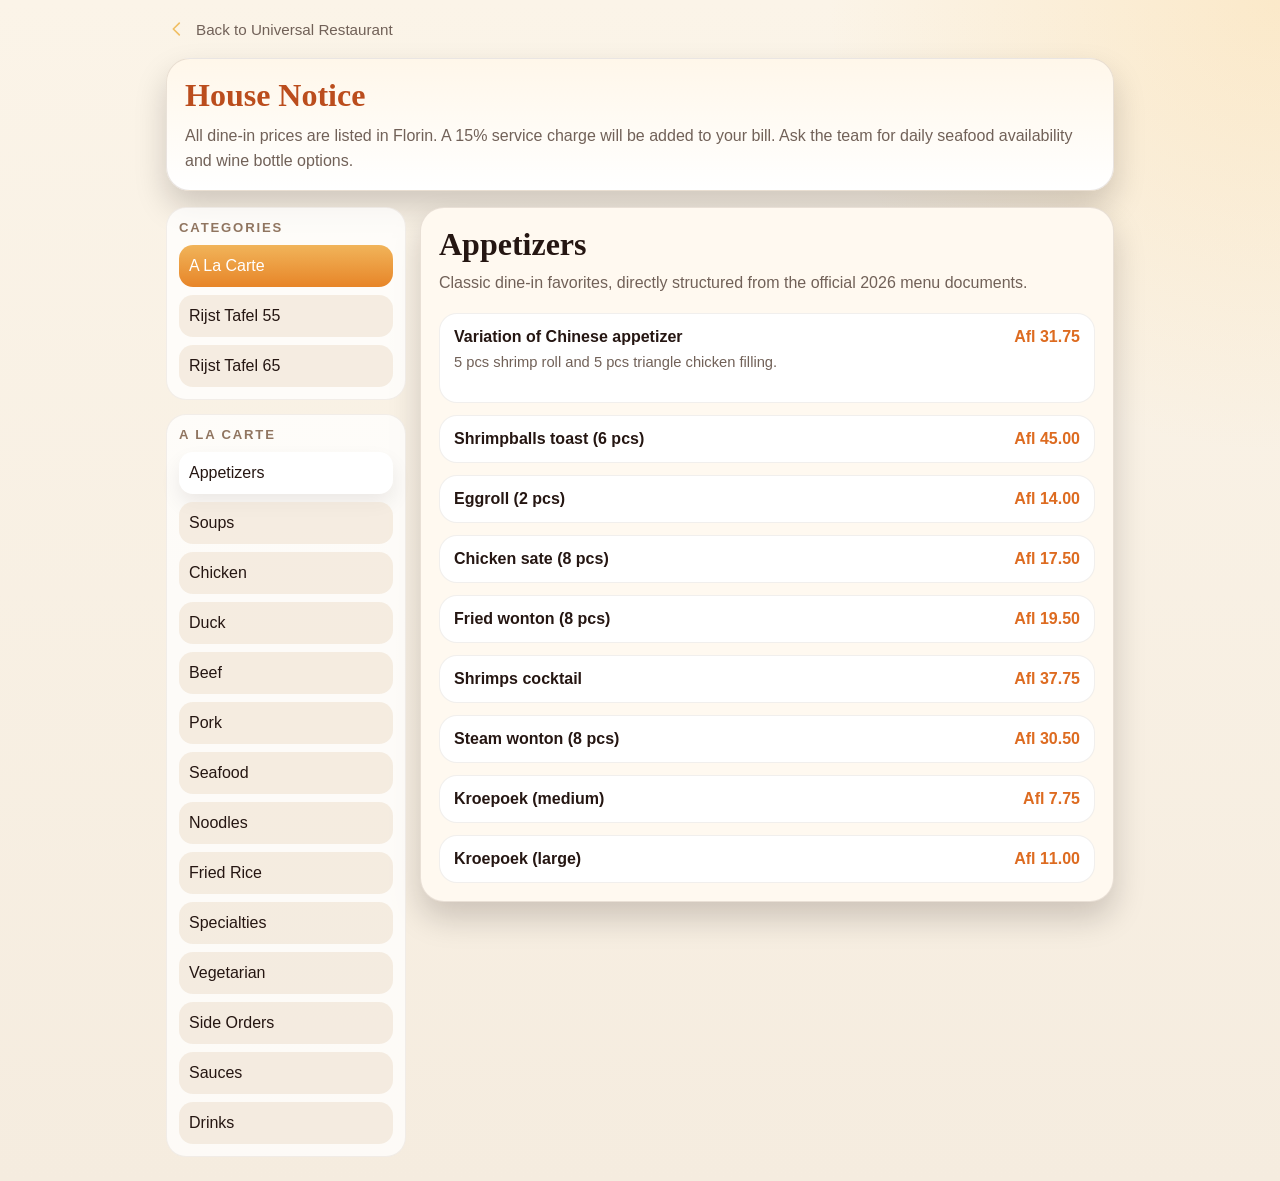
==== dine-in.html @ 2dfd7fac "feat: [init] 测试" ====
<!doctype html>
<html lang="en">
<head>
  <meta charset="utf-8">
  <meta name="viewport" content="width=device-width, initial-scale=1, viewport-fit=cover">
  <meta name="theme-color" content="#f7efe2">
  <title>Universal Restaurant | Dine In</title>
  <link rel="preload" href="./content.json" as="fetch" crossorigin="anonymous">
  <link rel="stylesheet" href="./styles.css">
</head>
<body class="dine-body" data-page="dine-in">
  <main class="page-shell">
    <div class="loading-state" data-loading>
      <p class="status-note" style="color:#716158">Loading dine-in menu...</p>
    </div>

    <div class="error-state" data-error hidden></div>

    <section data-page-root hidden>
      <header class="dine-header">
        <a href="./index.html">
          <span class="jump-icon" data-icon="arrow"></span>
          <span>Back to <span data-dine-brand>Universal Restaurant</span></span>
        </a>
      </header>

      <section class="notice-card">
        <h1 data-notice-title>House Notice</h1>
        <p data-notice-body>All dine-in prices are listed in Florin. A 15% service charge will be added to your bill.</p>
      </section>

      <section class="menu-layout">
        <aside class="menu-sidebar" aria-label="Menu navigation">
          <div class="menu-group">
            <h2>Categories</h2>
            <div class="menu-switcher" data-main-categories></div>
          </div>

          <div class="menu-group" data-subnav-group>
            <h2>A La Carte</h2>
            <div class="section-switcher" data-sub-categories></div>
          </div>
        </aside>

        <div data-menu-content></div>
      </section>
    </section>
  </main>

  <script src="./site.js"></script>
</body>
</html>
---- styles.css ----
:root {
  --home-bg: #140705;
  --home-panel: rgba(83, 19, 14, 0.94);
  --home-panel-strong: rgba(55, 10, 8, 0.98);
  --home-accent: #f0bf64;
  --home-accent-soft: #ffe5b2;
  --home-line: rgba(247, 205, 116, 0.28);
  --home-text: #fff5e3;
  --home-muted: rgba(255, 245, 227, 0.72);
  --dine-bg: #f7efe2;
  --dine-panel: #fff9f0;
  --dine-panel-strong: #fff;
  --dine-accent: #f09a2e;
  --dine-accent-strong: #dd6b20;
  --dine-text: #251612;
  --dine-muted: #716158;
  --dine-line: rgba(76, 40, 24, 0.12);
  --shadow-lg: 0 24px 54px rgba(17, 8, 7, 0.28);
  --shadow-md: 0 16px 32px rgba(17, 8, 7, 0.18);
  --radius-xl: 28px;
  --radius-lg: 20px;
  --radius-md: 16px;
  --radius-sm: 12px;
  --font-display: "Iowan Old Style", "Palatino Linotype", "Book Antiqua", Georgia, serif;
  --font-body: "Avenir Next", "Segoe UI", sans-serif;
}

* {
  box-sizing: border-box;
}

html,
body {
  margin: 0;
  min-height: 100%;
}

body {
  font-family: var(--font-body);
  color: var(--home-text);
}

img {
  display: block;
  max-width: 100%;
}

a {
  color: inherit;
}

button {
  font: inherit;
}

[hidden] {
  display: none !important;
}

.page-shell {
  min-height: 100svh;
  width: min(100%, 440px);
  margin: 0 auto;
  padding: calc(18px + env(safe-area-inset-top)) 16px calc(24px + env(safe-area-inset-bottom));
}

.sr-only {
  position: absolute;
  width: 1px;
  height: 1px;
  padding: 0;
  margin: -1px;
  overflow: hidden;
  clip: rect(0, 0, 0, 0);
  white-space: nowrap;
  border: 0;
}

.status-note {
  margin: 0;
  font-size: 0.92rem;
  color: var(--home-muted);
}

.is-disabled {
  pointer-events: none;
  opacity: 0.48;
}

.home-body {
  background:
    radial-gradient(circle at top, rgba(227, 96, 41, 0.28), transparent 24%),
    radial-gradient(circle at 20% 22%, rgba(239, 202, 104, 0.1), transparent 16%),
    linear-gradient(180deg, #1a0807 0%, #0f0403 38%, #180807 100%);
}

.home-body::before {
  content: "";
  position: fixed;
  inset: 0;
  background:
    radial-gradient(circle at 12% 16%, rgba(255, 215, 130, 0.12) 0 2px, transparent 2px),
    radial-gradient(circle at 82% 18%, rgba(255, 157, 74, 0.16) 0 3px, transparent 3px),
    radial-gradient(circle at 22% 78%, rgba(170, 32, 16, 0.18) 0 4px, transparent 4px);
  pointer-events: none;
}

.brand-card,
.contact-grid,
.action-grid,
.jump-grid,
.social-grid {
  position: relative;
  z-index: 1;
}

.brand-card {
  padding: 26px 22px 20px;
  border-radius: var(--radius-xl);
  background:
    linear-gradient(180deg, rgba(113, 24, 18, 0.96), rgba(54, 10, 7, 0.98)),
    var(--home-panel);
  border: 1px solid var(--home-line);
  box-shadow: var(--shadow-lg);
  overflow: hidden;
}

.brand-card::before {
  content: "";
  position: absolute;
  inset: 12px;
  border: 1px solid rgba(255, 226, 167, 0.18);
  border-radius: 22px;
  pointer-events: none;
}

.brand-head {
  display: flex;
  align-items: center;
  gap: 16px;
}

.brand-logo {
  width: 86px;
  height: 86px;
  border-radius: 26px;
  object-fit: cover;
  border: 1px solid rgba(255, 214, 134, 0.2);
  background: rgba(255, 255, 255, 0.05);
  flex: 0 0 auto;
}

.brand-copy h1,
.brand-copy p {
  margin: 0;
}

.brand-copy h1 {
  font-family: var(--font-display);
  font-size: clamp(2.2rem, 10vw, 3.5rem);
  line-height: 0.9;
  letter-spacing: 0.03em;
  color: var(--home-accent-soft);
}

.brand-copy p {
  margin-top: 10px;
  color: var(--home-muted);
  line-height: 1.5;
}

.hero-panel {
  margin-top: 20px;
  border-radius: 24px;
  overflow: hidden;
  background: rgba(255, 255, 255, 0.06);
  border: 1px solid rgba(255, 207, 117, 0.18);
}

.hero-panel img {
  width: 100%;
  aspect-ratio: 1.16;
  object-fit: cover;
}

.hero-caption {
  padding: 14px 16px 16px;
}

.hero-caption strong {
  display: block;
  font-size: 1.06rem;
  color: var(--home-accent-soft);
}

.hero-caption span {
  display: block;
  margin-top: 6px;
  color: var(--home-muted);
  line-height: 1.5;
}

.contact-grid {
  margin-top: 16px;
  display: grid;
  grid-template-columns: repeat(3, minmax(0, 1fr));
  gap: 10px;
}

.contact-card {
  min-height: 120px;
  padding: 16px 12px;
  border-radius: var(--radius-lg);
  background: rgba(255, 255, 255, 0.05);
  border: 1px solid var(--home-line);
  text-decoration: none;
  box-shadow: var(--shadow-md);
}

.contact-icon,
.jump-icon,
.social-icon {
  width: 22px;
  height: 22px;
  color: var(--home-accent);
}

.contact-card h2,
.contact-card p {
  margin: 0;
}

.contact-card h2 {
  margin-top: 14px;
  font-size: 0.95rem;
  letter-spacing: 0.04em;
  color: var(--home-accent-soft);
  text-transform: uppercase;
}

.contact-card p {
  margin-top: 8px;
  font-size: 0.92rem;
  line-height: 1.45;
  color: var(--home-muted);
  white-space: pre-line;
}

.action-grid {
  margin-top: 18px;
  display: grid;
  grid-template-columns: repeat(2, minmax(0, 1fr));
  gap: 14px;
}

.action-card {
  min-height: 190px;
  padding: 18px 16px;
  border-radius: 24px;
  background: linear-gradient(180deg, rgba(99, 24, 15, 0.98), rgba(49, 10, 8, 0.98));
  border: 1px solid var(--home-line);
  box-shadow: var(--shadow-lg);
  text-decoration: none;
  display: flex;
  flex-direction: column;
  justify-content: space-between;
  transition: transform 180ms ease, border-color 180ms ease;
}

.action-card:hover,
.action-card:focus-visible {
  transform: translateY(-3px);
  border-color: rgba(255, 219, 145, 0.45);
}

.action-card__eyebrow {
  font-size: 0.8rem;
  letter-spacing: 0.14em;
  text-transform: uppercase;
  color: rgba(255, 245, 227, 0.54);
}

.action-card h3,
.action-card p {
  margin: 0;
}

.action-card h3 {
  font-family: var(--font-display);
  font-size: clamp(2rem, 7vw, 2.6rem);
  line-height: 0.94;
  color: var(--home-accent-soft);
}

.action-card p {
  max-width: 14ch;
  color: var(--home-muted);
  line-height: 1.45;
}

.jump-grid {
  margin-top: 18px;
  display: grid;
  gap: 12px;
}

.jump-card {
  min-height: 82px;
  padding: 14px 16px;
  border-radius: var(--radius-lg);
  background: rgba(255, 255, 255, 0.05);
  border: 1px solid var(--home-line);
  display: flex;
  align-items: center;
  gap: 14px;
  text-decoration: none;
  box-shadow: var(--shadow-md);
}

.jump-card strong,
.jump-card span {
  display: block;
}

.jump-card strong {
  color: var(--home-accent-soft);
}

.jump-card span {
  margin-top: 5px;
  color: var(--home-muted);
  font-size: 0.92rem;
}

.social-grid {
  margin-top: 18px;
  display: grid;
  grid-template-columns: repeat(3, minmax(0, 1fr));
  gap: 10px;
}

.social-card {
  min-height: 118px;
  padding: 14px 12px;
  border-radius: var(--radius-lg);
  background: rgba(255, 255, 255, 0.05);
  border: 1px solid var(--home-line);
  text-decoration: none;
  box-shadow: var(--shadow-md);
}

.social-card h3,
.social-card p {
  margin: 0;
}

.social-card h3 {
  margin-top: 14px;
  font-size: 0.94rem;
  color: var(--home-accent-soft);
}

.social-card p {
  margin-top: 6px;
  color: var(--home-muted);
  font-size: 0.85rem;
  line-height: 1.35;
}

.home-footer {
  margin-top: 18px;
  text-align: center;
  color: rgba(255, 245, 227, 0.58);
  font-size: 0.82rem;
}

.home-body {
  background:
    radial-gradient(circle at 50% 20%, rgba(137, 17, 11, 0.28), transparent 24%),
    radial-gradient(circle at 18% 14%, rgba(194, 44, 25, 0.18), transparent 18%),
    radial-gradient(circle at 84% 18%, rgba(224, 175, 72, 0.08), transparent 14%),
    linear-gradient(180deg, #120403 0%, #0a0202 52%, #130404 100%);
}

.home-body::before {
  content: "";
  position: fixed;
  inset: 0;
  background:
    radial-gradient(circle at 8% 20%, rgba(157, 30, 18, 0.18) 0 1px, transparent 2px),
    radial-gradient(circle at 82% 14%, rgba(248, 199, 102, 0.1) 0 2px, transparent 3px),
    radial-gradient(circle at 72% 60%, rgba(197, 37, 20, 0.12) 0 2px, transparent 3px);
  pointer-events: none;
}

.home-body::after {
  content: "";
  position: fixed;
  inset: 0;
  background:
    linear-gradient(90deg, rgba(0, 0, 0, 0.42) 0%, transparent 16%, transparent 84%, rgba(0, 0, 0, 0.42) 100%),
    linear-gradient(180deg, rgba(0, 0, 0, 0.22), transparent 14%, transparent 86%, rgba(0, 0, 0, 0.26));
  pointer-events: none;
}

.poster-page {
  width: min(100%, 500px);
  padding-inline: 14px;
}

.poster-layout {
  position: relative;
  z-index: 1;
}

.poster-frame {
  position: relative;
  isolation: isolate;
}

.poster-frame::before {
  content: "";
  position: absolute;
  inset: 0;
  z-index: 0;
  pointer-events: none;
  background: linear-gradient(135deg, #f7df9b 0%, #a95e1d 34%, #f3c666 68%, #6d2a13 100%);
}

.poster-frame > * {
  position: relative;
  z-index: 1;
}

.poster-hero {
  position: relative;
  overflow: hidden;
  padding: 26px 20px 26px;
  border-radius: 34px;
  background:
    radial-gradient(circle at 50% 30%, rgba(130, 16, 12, 0.28), transparent 28%),
    linear-gradient(180deg, rgba(50, 9, 8, 0.98) 0%, rgba(23, 4, 4, 0.98) 100%);
  border: 1px solid rgba(210, 162, 71, 0.3);
  box-shadow: 0 24px 54px rgba(0, 0, 0, 0.34);
}

.poster-hero::before,
.poster-hero::after {
  content: "";
  position: absolute;
  width: 152px;
  height: 152px;
  border: 2px solid rgba(193, 137, 43, 0.35);
  border-radius: 50%;
  top: 180px;
  background:
    repeating-linear-gradient(90deg, transparent 0 18px, rgba(193, 137, 43, 0.18) 18px 20px),
    repeating-linear-gradient(0deg, transparent 0 18px, rgba(193, 137, 43, 0.18) 18px 20px);
}

.poster-hero::before {
  left: -92px;
}

.poster-hero::after {
  right: -92px;
}

.poster-menu-mark {
  position: absolute;
  top: 18px;
  left: 18px;
  display: grid;
  gap: 5px;
}

.poster-menu-mark span {
  width: 28px;
  height: 4px;
  border-radius: 999px;
  background: linear-gradient(90deg, #f6d58b, #b17123);
}

.poster-blossom,
.poster-lantern {
  position: absolute;
  pointer-events: none;
  user-select: none;
}

.poster-blossom--left {
  top: 18px;
  left: -18px;
  width: 210px;
  opacity: 0.94;
}

.poster-blossom--right {
  top: 22px;
  right: -24px;
  width: 175px;
  transform: scaleX(-1) rotate(10deg);
  opacity: 0.82;
}

.poster-lantern {
  top: 18px;
  right: -18px;
  width: 100px;
  opacity: 0.96;
}

.poster-crest {
  position: relative;
  width: 174px;
  margin: 28px auto 14px;
  padding: 8px;
  border-radius: 999px;
  background:
    linear-gradient(180deg, rgba(255, 255, 255, 0.96), rgba(255, 246, 231, 0.96));
  border: 4px solid #d61e14;
  box-shadow: 0 10px 24px rgba(0, 0, 0, 0.3);
}

.poster-logo {
  width: 100%;
  height: auto;
  border-radius: 999px;
  background: white;
}

.poster-title,
.poster-subtitle {
  position: relative;
  text-align: center;
}

.poster-title span,
.poster-subtitle span {
  display: block;
}

.poster-title {
  font-family: var(--font-display);
  text-transform: uppercase;
  letter-spacing: 0.05em;
  color: transparent;
  background: linear-gradient(180deg, #f8e3af 0%, #ddb66c 42%, #b17522 80%, #f8e3af 100%);
  -webkit-background-clip: text;
  background-clip: text;
  text-shadow: 0 1px 0 rgba(0, 0, 0, 0.65);
}

.poster-title span:first-child {
  font-size: clamp(3.7rem, 17vw, 5.6rem);
  line-height: 0.9;
}

.poster-title span:last-child {
  font-size: clamp(3.2rem, 15vw, 5rem);
  line-height: 0.92;
}

.poster-divider {
  margin: 14px auto 12px;
  width: min(100%, 320px);
  display: flex;
  align-items: center;
  gap: 10px;
}

.poster-divider span {
  flex: 1;
  height: 1px;
  background: linear-gradient(90deg, transparent, rgba(226, 184, 98, 0.9), transparent);
}

.poster-divider i {
  width: 34px;
  height: 12px;
  position: relative;
}

.poster-divider i::before,
.poster-divider i::after {
  content: "";
  position: absolute;
  top: 50%;
  width: 14px;
  height: 1.6px;
  background: rgba(226, 184, 98, 0.92);
}

.poster-divider i::before {
  left: 0;
  transform: translateY(-50%) rotate(20deg);
}

.poster-divider i::after {
  right: 0;
  transform: translateY(-50%) rotate(-20deg);
}

.poster-subtitle {
  text-transform: uppercase;
  font-family: var(--font-display);
  letter-spacing: 0.09em;
  color: #f6e3b4;
}

.poster-subtitle span {
  font-size: clamp(1.35rem, 5vw, 1.8rem);
  line-height: 1.28;
}

.poster-contact-bar {
  margin-top: 16px;
  display: grid;
  grid-template-columns: repeat(3, minmax(0, 1fr));
  gap: 0;
  border-radius: 26px;
  overflow: hidden;
  background:
    linear-gradient(180deg, rgba(104, 18, 13, 0.97), rgba(67, 10, 8, 0.98));
  box-shadow: var(--shadow-lg);
}

.poster-frame--contact {
  padding: 1.5px;
}

.poster-frame--contact::before {
  border-radius: 26px;
}

.poster-contact-card {
  min-height: 146px;
  padding: 18px 10px 16px;
  text-align: center;
  text-decoration: none;
  position: relative;
}

.poster-contact-card + .poster-contact-card::before {
  content: "";
  position: absolute;
  left: 0;
  top: 18px;
  bottom: 18px;
  width: 1px;
  background: linear-gradient(180deg, transparent, rgba(234, 189, 99, 0.74), transparent);
}

.poster-contact-icon,
.poster-banner-icon,
.poster-social-icon {
  width: 34px;
  height: 34px;
  color: #efc56d;
}

.poster-contact-icon {
  margin: 0 auto;
}

.poster-contact-card h2,
.poster-contact-card p {
  margin: 0;
}

.poster-contact-card h2 {
  margin-top: 12px;
  font-family: var(--font-display);
  font-size: 0.98rem;
  letter-spacing: 0.06em;
  text-transform: uppercase;
  color: #f6dfaa;
}

.poster-contact-card p {
  margin-top: 8px;
  font-family: var(--font-display);
  font-size: 1rem;
  line-height: 1.35;
  color: #faedd0;
  white-space: pre-line;
}

.poster-card-grid {
  margin-top: 16px;
  display: grid;
  grid-template-columns: repeat(2, minmax(0, 1fr));
  gap: 16px;
}

.poster-action-card {
  position: relative;
  min-height: 350px;
  padding: 21px 17px 19px;
  text-decoration: none;
  text-align: center;
  color: #f7ebcb;
  background: transparent;
  box-shadow: var(--shadow-lg);
  overflow: hidden;
  clip-path: polygon(0 20px, 20px 0, calc(100% - 20px) 0, 100% 20px, 100% calc(100% - 20px), calc(100% - 20px) 100%, 20px 100%, 0 calc(100% - 20px));
}

.poster-frame--action::before {
  clip-path: polygon(0 20px, 20px 0, calc(100% - 20px) 0, 100% 20px, 100% calc(100% - 20px), calc(100% - 20px) 100%, 20px 100%, 0 calc(100% - 20px));
}

.poster-action-card > * {
  position: relative;
  z-index: 1;
}

.poster-action-card::after {
  content: "";
  position: absolute;
  inset: 2px;
  background:
    linear-gradient(180deg, rgba(111, 17, 11, 0.98), rgba(71, 10, 8, 0.98)),
    linear-gradient(180deg, rgba(255, 255, 255, 0.04), transparent 32%),
    radial-gradient(circle at top, rgba(217, 92, 51, 0.15), transparent 44%);
  pointer-events: none;
  clip-path: polygon(0 20px, 20px 0, calc(100% - 20px) 0, 100% 20px, 100% calc(100% - 20px), calc(100% - 20px) 100%, 20px 100%, 0 calc(100% - 20px));
}

.poster-action-icon {
  width: 88px;
  margin: 0 auto 18px;
}

.poster-action-card h3,
.poster-action-card p {
  margin: 0;
  position: relative;
  z-index: 1;
}

.poster-action-card h3 {
  font-family: var(--font-display);
  font-size: clamp(2.15rem, 8vw, 3rem);
  color: #f1ca76;
  line-height: 0.94;
}

.poster-action-card p {
  margin: 14px auto 0;
  max-width: 11ch;
  font-family: var(--font-display);
  font-size: 1.05rem;
  line-height: 1.45;
  color: #f8ebcf;
}

.poster-arrow {
  position: absolute;
  left: 50%;
  bottom: 18px;
  transform: translateX(-50%);
  width: 38px;
  height: 38px;
  border-radius: 999px;
  border: 1px solid rgba(241, 202, 118, 0.88);
  display: grid;
  place-items: center;
  font-size: 1.3rem;
  color: #f1ca76;
}

.poster-social-section {
  margin-top: 18px;
}

.poster-section-heading {
  display: flex;
  align-items: center;
  gap: 10px;
  justify-content: center;
  text-align: center;
  font-family: var(--font-display);
  font-size: clamp(2rem, 8vw, 2.8rem);
  line-height: 1;
  color: #efc56d;
}

.poster-section-heading::before,
.poster-section-heading::after {
  content: "";
  flex: 1;
  max-width: 110px;
  height: 1px;
  background: linear-gradient(90deg, transparent, rgba(223, 168, 74, 0.92), transparent);
}

.poster-social-grid {
  margin-top: 16px;
  display: grid;
  grid-template-columns: repeat(3, minmax(0, 1fr));
  gap: 12px;
}

.poster-social-card {
  text-align: center;
  text-decoration: none;
}

.poster-social-circle {
  width: 92px;
  height: 92px;
  margin: 0 auto;
  border-radius: 999px;
  display: grid;
  place-items: center;
  background: #050505;
  border: 3px solid rgba(237, 190, 100, 0.92);
  box-shadow: 0 12px 24px rgba(0, 0, 0, 0.24);
}

.poster-social-circle--instagram {
  background: radial-gradient(circle at 30% 100%, #feda75 0%, #fa7e1e 30%, #d62976 64%, #962fbf 82%, #4f5bd5 100%);
}

.poster-social-circle--facebook {
  background: #2d64d3;
}

.poster-social-icon {
  width: 44px;
  height: 44px;
  color: white;
}

.poster-social-card h3,
.poster-social-card p {
  margin: 0;
}

.poster-social-card h3 {
  margin-top: 12px;
  font-family: var(--font-display);
  font-size: 1.1rem;
  color: #f4dfad;
}

.poster-social-card p {
  margin-top: 6px;
  font-size: 0.86rem;
  color: rgba(255, 245, 227, 0.7);
}

.poster-banner {
  margin-top: 18px;
  min-height: 94px;
  padding: 20px 20px;
  display: flex;
  align-items: center;
  gap: 16px;
  text-decoration: none;
  box-shadow: var(--shadow-lg);
  clip-path: polygon(0 16px, 16px 0, calc(100% - 16px) 0, 100% 16px, 100% calc(100% - 16px), calc(100% - 16px) 100%, 16px 100%, 0 calc(100% - 16px));
}

.poster-frame--banner::before {
  clip-path: polygon(0 16px, 16px 0, calc(100% - 16px) 0, 100% 16px, 100% calc(100% - 16px), calc(100% - 16px) 100%, 16px 100%, 0 calc(100% - 16px));
}

.poster-banner--whatsapp {
  background: none;
}

.poster-banner--navigate {
  background: none;
}

.poster-banner::after {
  content: "";
  position: absolute;
  inset: 2px;
  pointer-events: none;
  clip-path: polygon(0 16px, 16px 0, calc(100% - 16px) 0, 100% 16px, 100% calc(100% - 16px), calc(100% - 16px) 100%, 16px 100%, 0 calc(100% - 16px));
}

.poster-banner--whatsapp::after {
  background: linear-gradient(180deg, rgba(6, 65, 36, 0.98), rgba(3, 44, 26, 0.98));
}

.poster-banner--navigate::after {
  background: linear-gradient(180deg, rgba(104, 18, 13, 0.97), rgba(67, 10, 8, 0.98));
}

.poster-banner-icon {
  flex: 0 0 auto;
  width: 42px;
  height: 42px;
}

.poster-banner--whatsapp .poster-banner-icon,
.poster-banner--whatsapp span {
  color: #f3dfae;
}

.poster-banner--navigate .poster-banner-icon,
.poster-banner--navigate strong,
.poster-banner--navigate span {
  color: #f4dfad;
}

.poster-banner > span,
.poster-banner-copy strong,
.poster-banner-copy span {
  display: block;
}

.poster-banner > *,
.poster-banner-copy > * {
  position: relative;
  z-index: 1;
}

.poster-banner > span {
  font-family: var(--font-display);
  font-size: clamp(1.55rem, 6vw, 2.4rem);
  line-height: 1.1;
}

.poster-banner-copy strong {
  font-family: var(--font-display);
  font-size: clamp(2rem, 8vw, 2.9rem);
  line-height: 0.98;
}

.poster-banner-copy span {
  margin-top: 6px;
  font-family: var(--font-display);
  font-size: clamp(1rem, 4.4vw, 1.45rem);
  line-height: 1.3;
}

.home-footer {
  margin-top: 14px;
  text-align: center;
  color: rgba(255, 245, 227, 0.5);
}

.dine-body {
  background:
    radial-gradient(circle at top right, rgba(251, 198, 104, 0.24), transparent 26%),
    linear-gradient(180deg, #fbf4e8 0%, #f5ecdf 100%);
  color: var(--dine-text);
}

.dine-header {
  margin-bottom: 14px;
}

.dine-header a {
  display: inline-flex;
  align-items: center;
  gap: 8px;
  text-decoration: none;
  color: var(--dine-muted);
  font-size: 0.95rem;
}

.notice-card {
  padding: 18px 18px 16px;
  background: linear-gradient(180deg, #fff7ea 0%, #fff 100%);
  border-radius: 24px;
  border: 1px solid var(--dine-line);
  box-shadow: var(--shadow-md);
}

.notice-card h1,
.notice-card p {
  margin: 0;
}

.notice-card h1 {
  font-family: var(--font-display);
  font-size: 2rem;
  color: #bb4d1d;
}

.notice-card p {
  margin-top: 10px;
  color: var(--dine-muted);
  line-height: 1.55;
}

.menu-layout {
  margin-top: 16px;
  display: grid;
  grid-template-columns: 114px minmax(0, 1fr);
  gap: 14px;
  align-items: start;
}

.menu-sidebar {
  position: sticky;
  top: calc(12px + env(safe-area-inset-top));
  display: grid;
  gap: 10px;
}

.menu-pane,
.package-card {
  background: var(--dine-panel);
  border-radius: 24px;
  border: 1px solid var(--dine-line);
  box-shadow: var(--shadow-md);
}

.menu-group {
  padding: 12px;
  background: rgba(255, 255, 255, 0.75);
  border-radius: 20px;
  border: 1px solid rgba(99, 67, 44, 0.08);
}

.menu-group h2 {
  margin: 0 0 10px;
  font-size: 0.82rem;
  letter-spacing: 0.14em;
  text-transform: uppercase;
  color: #907560;
}

.menu-switcher,
.section-switcher {
  display: grid;
  gap: 8px;
}

.menu-button,
.section-button {
  width: 100%;
  padding: 12px 10px;
  border: 0;
  border-radius: 14px;
  text-align: left;
  background: rgba(239, 226, 208, 0.6);
  color: var(--dine-text);
  cursor: pointer;
  transition: background 180ms ease, color 180ms ease, transform 180ms ease;
}

.menu-button:hover,
.section-button:hover,
.menu-button:focus-visible,
.section-button:focus-visible {
  transform: translateY(-1px);
}

.menu-button.is-active {
  background: linear-gradient(180deg, #f1b45a, #e78528);
  color: white;
}

.section-button.is-active {
  background: #fff;
  box-shadow: 0 10px 20px rgba(24, 12, 9, 0.08);
}

.menu-pane {
  padding: 18px;
}

.menu-pane__header h2,
.menu-pane__header p {
  margin: 0;
}

.menu-pane__header h2 {
  font-family: var(--font-display);
  font-size: 2rem;
}

.menu-pane__header p {
  margin-top: 8px;
  color: var(--dine-muted);
  line-height: 1.5;
}

.item-list {
  margin-top: 18px;
  display: grid;
  gap: 12px;
}

.item-card {
  padding: 14px;
  border-radius: 18px;
  background: var(--dine-panel-strong);
  border: 1px solid rgba(83, 53, 36, 0.08);
}

.item-row {
  display: flex;
  gap: 10px;
  align-items: start;
  justify-content: space-between;
}

.item-row h3,
.item-row p,
.item-card small {
  margin: 0;
}

.item-row h3 {
  font-size: 1rem;
}

.item-price {
  flex: 0 0 auto;
  font-weight: 700;
  color: var(--dine-accent-strong);
}

.item-card p {
  margin-top: 6px;
  color: var(--dine-muted);
  line-height: 1.45;
  font-size: 0.92rem;
}

.tag-list {
  display: flex;
  flex-wrap: wrap;
  gap: 6px;
  margin-top: 10px;
}

.tag {
  padding: 6px 9px;
  border-radius: 999px;
  background: rgba(240, 154, 46, 0.14);
  color: #b45a13;
  font-size: 0.78rem;
  font-weight: 600;
}

.package-card {
  overflow: hidden;
}

.package-card img {
  width: 100%;
  aspect-ratio: 1.5;
  object-fit: cover;
}

.package-card__body {
  padding: 18px;
}

.package-card__eyebrow,
.package-card h2,
.package-card p {
  margin: 0;
}

.package-card__eyebrow {
  font-size: 0.82rem;
  letter-spacing: 0.14em;
  text-transform: uppercase;
  color: #907560;
}

.package-card h2 {
  margin-top: 10px;
  font-family: var(--font-display);
  font-size: 2rem;
}

.package-card p {
  margin-top: 10px;
  color: var(--dine-muted);
  line-height: 1.55;
}

.highlight-list {
  display: grid;
  gap: 8px;
  margin-top: 16px;
}

.highlight-list li {
  list-style: none;
  padding-left: 18px;
  position: relative;
  color: var(--dine-text);
  font-size: 0.94rem;
}

.highlight-list li::before {
  content: "";
  position: absolute;
  left: 0;
  top: 8px;
  width: 8px;
  height: 8px;
  border-radius: 50%;
  background: var(--dine-accent);
}

.package-actions {
  display: grid;
  grid-template-columns: repeat(2, minmax(0, 1fr));
  gap: 10px;
  margin-top: 18px;
}

.package-action {
  padding: 12px 14px;
  border-radius: 14px;
  text-align: center;
  text-decoration: none;
  font-weight: 600;
}

.package-action--primary {
  background: linear-gradient(180deg, #f1b45a, #e78528);
  color: white;
}

.package-action--secondary {
  background: rgba(240, 154, 46, 0.12);
  color: #b45a13;
}

.loading-state,
.error-state {
  min-height: 40svh;
  display: grid;
  place-items: center;
  text-align: center;
  padding: 24px;
}

.error-state {
  color: #b13221;
}

@media (max-width: 390px) {
  .contact-grid,
  .social-grid {
    grid-template-columns: 1fr;
  }

  .contact-card,
  .social-card {
    min-height: auto;
  }

  .poster-hero {
    padding-inline: 16px;
  }

  .poster-lantern {
    width: 88px;
    right: -20px;
  }

  .poster-blossom--left {
    width: 180px;
  }

  .poster-card-grid {
    gap: 12px;
  }

  .poster-action-card {
    min-height: 326px;
    padding-inline: 12px;
  }

  .poster-action-icon {
    width: 74px;
  }

  .poster-social-circle {
    width: 82px;
    height: 82px;
  }

  .poster-banner {
    padding-inline: 14px;
  }
}

@media (min-width: 720px) {
  .page-shell {
    width: min(100% - 32px, 980px);
  }

  .home-body .page-shell {
    width: min(100% - 32px, 560px);
  }

  .poster-hero {
    padding-inline: 26px;
  }

  .poster-lantern {
    width: 124px;
    right: -8px;
  }

  .brand-card {
    padding: 28px;
  }

  .brand-head {
    align-items: flex-start;
  }

  .brand-card-grid {
    display: grid;
    grid-template-columns: minmax(0, 1fr) 360px;
    gap: 20px;
    align-items: stretch;
  }

  .hero-panel {
    margin-top: 0;
    height: 100%;
  }

  .hero-panel img {
    height: calc(100% - 86px);
    aspect-ratio: auto;
  }

  .contact-grid,
  .action-grid,
  .jump-grid,
  .social-grid {
    grid-template-columns: repeat(3, minmax(0, 1fr));
  }

  .action-grid {
    grid-template-columns: repeat(2, minmax(0, 1fr));
  }

  .jump-grid {
    grid-template-columns: repeat(2, minmax(0, 1fr));
  }

  .menu-layout {
    grid-template-columns: 240px minmax(0, 1fr);
  }

  .menu-sidebar {
    gap: 14px;
  }
}
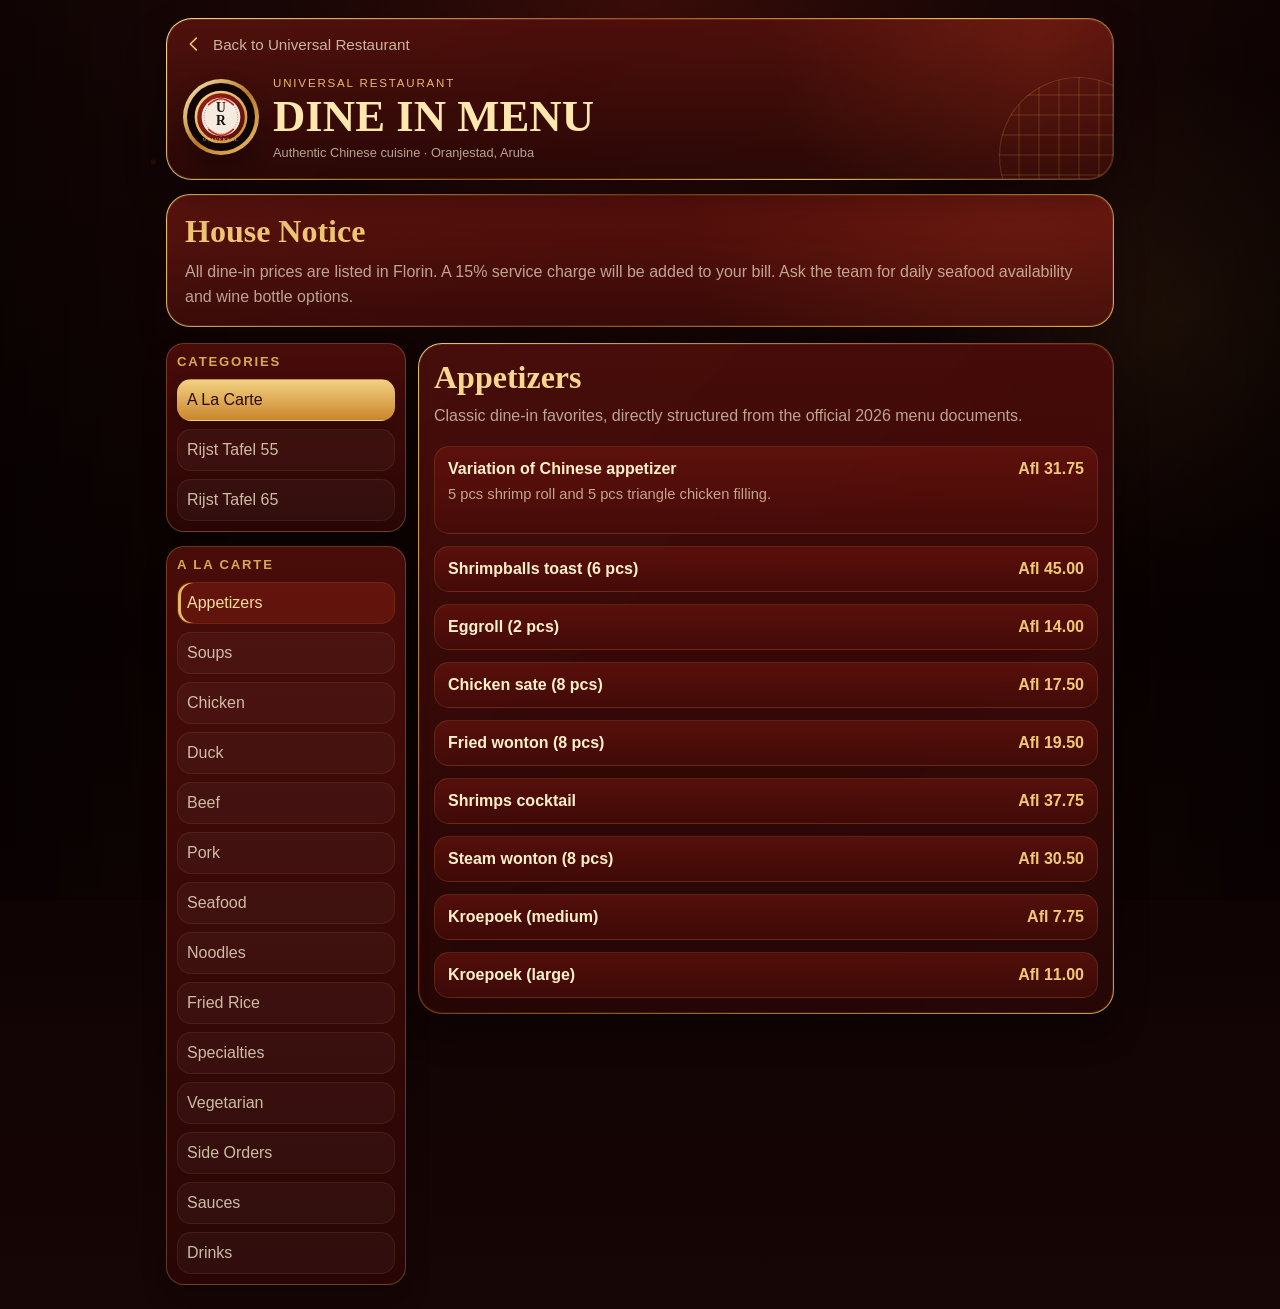
==== commit 7f946cb9: "feat: [init] 测试" ====
--- a/dine-in.html
+++ b/dine-in.html
@@ -3,13 +3,13 @@
 <head>
   <meta charset="utf-8">
   <meta name="viewport" content="width=device-width, initial-scale=1, viewport-fit=cover">
-  <meta name="theme-color" content="#f7efe2">
+  <meta name="theme-color" content="#130504">
   <title>Universal Restaurant | Dine In</title>
-  <link rel="preload" href="./content.json" as="fetch" crossorigin="anonymous">
-  <link rel="stylesheet" href="./styles.css">
+  <link rel="preload" href="./content.json?v=20260622-1" as="fetch" crossorigin="anonymous">
+  <link rel="stylesheet" href="./styles.css?v=20260622-6">
 </head>
 <body class="dine-body" data-page="dine-in">
-  <main class="page-shell">
+  <main class="page-shell dine-shell" data-dine-shell>
     <div class="loading-state" data-loading>
       <p class="status-note" style="color:#716158">Loading dine-in menu...</p>
     </div>
@@ -17,11 +17,22 @@
     <div class="error-state" data-error hidden></div>
 
     <section data-page-root hidden>
-      <header class="dine-header">
-        <a href="./index.html">
+      <header class="dine-header dine-masthead">
+        <a class="dine-back-link" href="./index.html">
           <span class="jump-icon" data-icon="arrow"></span>
           <span>Back to <span data-dine-brand>Universal Restaurant</span></span>
         </a>
+
+        <div class="dine-brand-row">
+          <div class="dine-brand-mark">
+            <img data-dine-logo src="./assets/logo-placeholder.svg" alt="Universal Restaurant logo">
+          </div>
+          <div class="dine-brand-copy">
+            <span>Universal Restaurant</span>
+            <h1 class="dine-menu-heading">Dine In Menu</h1>
+            <p>Authentic Chinese cuisine · Oranjestad, Aruba</p>
+          </div>
+        </div>
       </header>
 
       <section class="notice-card">
@@ -47,6 +58,6 @@
     </section>
   </main>
 
-  <script src="./site.js"></script>
+  <script src="./site.js?v=20260622-6"></script>
 </body>
 </html>
--- a/styles.css
+++ b/styles.css
@@ -419,12 +419,7 @@
 }
 
 .poster-frame::before {
-  content: "";
-  position: absolute;
-  inset: 0;
-  z-index: 0;
-  pointer-events: none;
-  background: linear-gradient(135deg, #f7df9b 0%, #a95e1d 34%, #f3c666 68%, #6d2a13 100%);
+  content: none;
 }
 
 .poster-frame > * {
@@ -543,21 +538,21 @@
 .poster-title {
   font-family: var(--font-display);
   text-transform: uppercase;
-  letter-spacing: 0.05em;
+  letter-spacing: 0.035em;
   color: transparent;
-  background: linear-gradient(180deg, #f8e3af 0%, #ddb66c 42%, #b17522 80%, #f8e3af 100%);
+  background: linear-gradient(180deg, #fff0bd 0%, #e6bf74 40%, #b77a28 78%, #f9dda0 100%);
   -webkit-background-clip: text;
   background-clip: text;
-  text-shadow: 0 1px 0 rgba(0, 0, 0, 0.65);
+  text-shadow: 0 2px 0 rgba(48, 16, 8, 0.42), 0 0 18px rgba(236, 188, 94, 0.08);
 }
 
 .poster-title span:first-child {
-  font-size: clamp(3.7rem, 17vw, 5.6rem);
+  font-size: clamp(3rem, 13.5vw, 4.7rem);
   line-height: 0.9;
 }
 
 .poster-title span:last-child {
-  font-size: clamp(3.2rem, 15vw, 5rem);
+  font-size: clamp(2.68rem, 12.2vw, 4.1rem);
   line-height: 0.92;
 }
 
@@ -620,17 +615,27 @@
   gap: 0;
   border-radius: 26px;
   overflow: hidden;
+  border: 2px solid transparent;
   background:
-    linear-gradient(180deg, rgba(104, 18, 13, 0.97), rgba(67, 10, 8, 0.98));
-  box-shadow: var(--shadow-lg);
+    radial-gradient(circle at 50% 0%, rgba(185, 57, 29, 0.22), transparent 52%) padding-box,
+    linear-gradient(180deg, rgba(102, 18, 13, 0.98), rgba(54, 8, 7, 0.99)) padding-box,
+    linear-gradient(135deg, #f9e3a5 0%, #9b511a 34%, #f0c260 68%, #6d2a13 100%) border-box;
+  box-shadow:
+    var(--shadow-lg),
+    inset 0 0 0 1px rgba(255, 222, 146, 0.14),
+    inset 0 -20px 34px rgba(27, 2, 2, 0.28);
 }
 
 .poster-frame--contact {
-  padding: 1.5px;
+  padding: 0;
 }
 
 .poster-frame--contact::before {
-  border-radius: 26px;
+  content: none;
+}
+
+.poster-frame--contact::after {
+  content: none;
 }
 
 .poster-contact-card {
@@ -694,20 +699,52 @@
 }
 
 .poster-action-card {
+  --poster-action-corner: 20px;
   position: relative;
   min-height: 350px;
   padding: 21px 17px 19px;
   text-decoration: none;
   text-align: center;
   color: #f7ebcb;
+  border: 0;
   background: transparent;
-  box-shadow: var(--shadow-lg);
+  box-shadow:
+    var(--shadow-lg),
+    inset 0 0 0 1px rgba(255, 220, 139, 0.2),
+    inset 0 -26px 34px rgba(28, 2, 2, 0.24);
   overflow: hidden;
-  clip-path: polygon(0 20px, 20px 0, calc(100% - 20px) 0, 100% 20px, 100% calc(100% - 20px), calc(100% - 20px) 100%, 20px 100%, 0 calc(100% - 20px));
+  clip-path: polygon(
+    0 var(--poster-action-corner),
+    10px var(--poster-action-corner),
+    var(--poster-action-corner) 10px,
+    var(--poster-action-corner) 0,
+    calc(100% - var(--poster-action-corner)) 0,
+    calc(100% - var(--poster-action-corner)) 10px,
+    calc(100% - 10px) var(--poster-action-corner),
+    100% var(--poster-action-corner),
+    100% calc(100% - var(--poster-action-corner)),
+    calc(100% - 10px) calc(100% - var(--poster-action-corner)),
+    calc(100% - var(--poster-action-corner)) calc(100% - 10px),
+    calc(100% - var(--poster-action-corner)) 100%,
+    var(--poster-action-corner) 100%,
+    var(--poster-action-corner) calc(100% - 10px),
+    10px calc(100% - var(--poster-action-corner)),
+    0 calc(100% - var(--poster-action-corner))
+  );
+}
+
+.poster-frame--action::before,
+.poster-frame--action::after {
+  content: "";
+  position: absolute;
+  pointer-events: none;
+  clip-path: inherit;
 }
 
 .poster-frame--action::before {
-  clip-path: polygon(0 20px, 20px 0, calc(100% - 20px) 0, 100% 20px, 100% calc(100% - 20px), calc(100% - 20px) 100%, 20px 100%, 0 calc(100% - 20px));
+  inset: 0;
+  z-index: 0;
+  background: linear-gradient(135deg, #fff0b2 0%, #955019 25%, #f7cf69 52%, #733014 77%, #f4ca68 100%);
 }
 
 .poster-action-card > * {
@@ -716,15 +753,16 @@
 }
 
 .poster-action-card::after {
-  content: "";
-  position: absolute;
   inset: 2px;
+  z-index: 0;
   background:
-    linear-gradient(180deg, rgba(111, 17, 11, 0.98), rgba(71, 10, 8, 0.98)),
-    linear-gradient(180deg, rgba(255, 255, 255, 0.04), transparent 32%),
-    radial-gradient(circle at top, rgba(217, 92, 51, 0.15), transparent 44%);
-  pointer-events: none;
-  clip-path: polygon(0 20px, 20px 0, calc(100% - 20px) 0, 100% 20px, 100% calc(100% - 20px), calc(100% - 20px) 100%, 20px 100%, 0 calc(100% - 20px));
+    radial-gradient(circle at top, rgba(226, 103, 55, 0.17), transparent 44%),
+    linear-gradient(180deg, rgba(120, 20, 14, 0.99), rgba(61, 7, 6, 0.99));
+  box-shadow:
+    inset 0 0 0 1px rgba(255, 224, 151, 0.34),
+    inset 0 0 0 9px rgba(31, 3, 3, 0.2),
+    inset 0 0 0 10px rgba(216, 157, 55, 0.42),
+    inset 0 -26px 34px rgba(28, 2, 2, 0.24);
 }
 
 .poster-action-icon {
@@ -846,12 +884,11 @@
 }
 
 .poster-social-card p {
-  margin-top: 6px;
-  font-size: 0.86rem;
-  color: rgba(255, 245, 227, 0.7);
+  display: none;
 }
 
 .poster-banner {
+  --poster-banner-corner: 20px;
   margin-top: 18px;
   min-height: 94px;
   padding: 20px 20px;
@@ -859,36 +896,63 @@
   align-items: center;
   gap: 16px;
   text-decoration: none;
+  border: 0;
+  background: transparent;
   box-shadow: var(--shadow-lg);
-  clip-path: polygon(0 16px, 16px 0, calc(100% - 16px) 0, 100% 16px, 100% calc(100% - 16px), calc(100% - 16px) 100%, 16px 100%, 0 calc(100% - 16px));
-}
-
-.poster-frame--banner::before {
-  clip-path: polygon(0 16px, 16px 0, calc(100% - 16px) 0, 100% 16px, 100% calc(100% - 16px), calc(100% - 16px) 100%, 16px 100%, 0 calc(100% - 16px));
-}
-
-.poster-banner--whatsapp {
-  background: none;
-}
-
-.poster-banner--navigate {
-  background: none;
-}
-
-.poster-banner::after {
+  overflow: hidden;
+  clip-path: polygon(
+    0 var(--poster-banner-corner),
+    10px var(--poster-banner-corner),
+    var(--poster-banner-corner) 10px,
+    var(--poster-banner-corner) 0,
+    calc(100% - var(--poster-banner-corner)) 0,
+    calc(100% - var(--poster-banner-corner)) 10px,
+    calc(100% - 10px) var(--poster-banner-corner),
+    100% var(--poster-banner-corner),
+    100% calc(100% - var(--poster-banner-corner)),
+    calc(100% - 10px) calc(100% - var(--poster-banner-corner)),
+    calc(100% - var(--poster-banner-corner)) calc(100% - 10px),
+    calc(100% - var(--poster-banner-corner)) 100%,
+    var(--poster-banner-corner) 100%,
+    var(--poster-banner-corner) calc(100% - 10px),
+    10px calc(100% - var(--poster-banner-corner)),
+    0 calc(100% - var(--poster-banner-corner))
+  );
+}
+
+.poster-frame--banner::before,
+.poster-frame--banner::after {
   content: "";
   position: absolute;
+  pointer-events: none;
+  clip-path: inherit;
+}
+
+.poster-frame--banner::before {
+  inset: 0;
+  z-index: 0;
+  background: linear-gradient(135deg, #fff0b2 0%, #955019 25%, #f7cf69 52%, #733014 77%, #f4ca68 100%);
+}
+
+.poster-frame--banner::after {
   inset: 2px;
-  pointer-events: none;
-  clip-path: polygon(0 16px, 16px 0, calc(100% - 16px) 0, 100% 16px, 100% calc(100% - 16px), calc(100% - 16px) 100%, 16px 100%, 0 calc(100% - 16px));
-}
-
-.poster-banner--whatsapp::after {
-  background: linear-gradient(180deg, rgba(6, 65, 36, 0.98), rgba(3, 44, 26, 0.98));
-}
-
-.poster-banner--navigate::after {
-  background: linear-gradient(180deg, rgba(104, 18, 13, 0.97), rgba(67, 10, 8, 0.98));
+  z-index: 0;
+  background: var(--poster-banner-fill);
+  box-shadow:
+    inset 0 0 0 1px rgba(255, 224, 151, 0.34),
+    inset 0 0 0 9px rgba(20, 3, 3, 0.16),
+    inset 0 0 0 10px rgba(216, 157, 55, 0.42),
+    inset 0 -18px 26px var(--poster-banner-shadow);
+}
+
+.poster-banner--whatsapp {
+  --poster-banner-fill: linear-gradient(180deg, rgba(6, 65, 36, 0.98), rgba(3, 44, 26, 0.98));
+  --poster-banner-shadow: rgba(0, 20, 10, 0.24);
+}
+
+.poster-banner--navigate {
+  --poster-banner-fill: linear-gradient(180deg, rgba(104, 18, 13, 0.97), rgba(67, 10, 8, 0.98));
+  --poster-banner-shadow: rgba(26, 2, 2, 0.24);
 }
 
 .poster-banner-icon {
@@ -1232,6 +1296,420 @@
   color: #b45a13;
 }
 
+/* Dine-in menu: dark lacquer and gold visual system. */
+.dine-body {
+  --dine-panel: rgba(67, 10, 8, 0.97);
+  --dine-panel-strong: rgba(88, 16, 12, 0.92);
+  --dine-accent: #e4ad4d;
+  --dine-accent-strong: #f1c974;
+  --dine-text: #f9ecd0;
+  --dine-muted: rgba(249, 236, 208, 0.68);
+  --dine-line: rgba(239, 191, 93, 0.28);
+  background:
+    radial-gradient(circle at 50% 0%, rgba(158, 31, 18, 0.26), transparent 25%),
+    radial-gradient(circle at 92% 24%, rgba(224, 169, 70, 0.08), transparent 16%),
+    linear-gradient(180deg, #180706 0%, #0b0202 48%, #160605 100%);
+  color: var(--dine-text);
+}
+
+.dine-body::before {
+  content: "";
+  position: fixed;
+  inset: 0;
+  pointer-events: none;
+  background:
+    radial-gradient(circle at 12% 18%, rgba(196, 47, 27, 0.13) 0 2px, transparent 3px),
+    linear-gradient(90deg, rgba(0, 0, 0, 0.36), transparent 18%, transparent 82%, rgba(0, 0, 0, 0.36));
+}
+
+.dine-shell {
+  position: relative;
+}
+
+.dine-masthead {
+  position: relative;
+  overflow: hidden;
+  margin-bottom: 14px;
+  padding: 14px 16px 18px;
+  border: 1px solid transparent;
+  border-radius: 26px;
+  background:
+    radial-gradient(circle at 92% 12%, rgba(221, 73, 38, 0.18), transparent 30%) padding-box,
+    linear-gradient(180deg, rgba(76, 13, 10, 0.98), rgba(39, 6, 5, 0.99)) padding-box,
+    linear-gradient(135deg, #f5d990, #9e5119 42%, #edbd5b 72%, #61230e) border-box;
+  box-shadow: 0 20px 38px rgba(0, 0, 0, 0.34), inset 0 0 0 1px rgba(255, 222, 146, 0.12);
+}
+
+.dine-masthead::after {
+  content: "";
+  position: absolute;
+  right: -44px;
+  bottom: -56px;
+  width: 156px;
+  height: 156px;
+  border-radius: 50%;
+  border: 1px solid rgba(231, 177, 78, 0.2);
+  background:
+    repeating-linear-gradient(90deg, transparent 0 18px, rgba(231, 177, 78, 0.11) 18px 20px),
+    repeating-linear-gradient(0deg, transparent 0 18px, rgba(231, 177, 78, 0.11) 18px 20px);
+}
+
+.dine-back-link {
+  position: relative;
+  z-index: 1;
+  color: rgba(249, 236, 208, 0.74) !important;
+}
+
+.dine-brand-row {
+  position: relative;
+  z-index: 1;
+  margin-top: 14px;
+  display: flex;
+  align-items: center;
+  gap: 14px;
+}
+
+.dine-brand-mark {
+  width: 76px;
+  height: 76px;
+  flex: 0 0 auto;
+  padding: 4px;
+  border-radius: 50%;
+  background: linear-gradient(135deg, #fff0bd, #b77825 52%, #f0c56b);
+  box-shadow: 0 12px 22px rgba(0, 0, 0, 0.28);
+}
+
+.dine-brand-mark img {
+  width: 100%;
+  height: 100%;
+  object-fit: cover;
+  border-radius: 50%;
+}
+
+.dine-brand-copy span,
+.dine-brand-copy h1,
+.dine-brand-copy p {
+  margin: 0;
+}
+
+.dine-brand-copy > span {
+  color: #e9bb64;
+  font-size: 0.72rem;
+  letter-spacing: 0.16em;
+  text-transform: uppercase;
+}
+
+.dine-menu-heading {
+  margin-top: 4px !important;
+  font-family: var(--font-display);
+  font-size: clamp(1.8rem, 8vw, 2.8rem);
+  line-height: 0.94;
+  color: #ffe7ae;
+  text-transform: uppercase;
+}
+
+.dine-brand-copy p {
+  margin-top: 7px;
+  color: var(--dine-muted);
+  font-size: 0.8rem;
+  line-height: 1.35;
+}
+
+.notice-card {
+  background:
+    radial-gradient(circle at 90% 0%, rgba(206, 66, 33, 0.18), transparent 38%) padding-box,
+    linear-gradient(180deg, rgba(91, 16, 12, 0.98), rgba(53, 8, 7, 0.98)) padding-box,
+    linear-gradient(135deg, #edca7a, #8e4517 45%, #e4ac48) border-box;
+  border: 1px solid transparent;
+  box-shadow: var(--shadow-md), inset 0 0 0 1px rgba(255, 222, 146, 0.1);
+}
+
+.notice-card h1 {
+  color: #f2c773;
+}
+
+.notice-card p {
+  color: var(--dine-muted);
+}
+
+.menu-layout {
+  gap: 12px;
+  grid-template-columns: 108px minmax(0, 1fr);
+}
+
+.menu-group {
+  padding: 10px;
+  background: linear-gradient(180deg, rgba(74, 12, 9, 0.98), rgba(41, 6, 5, 0.98));
+  border: 1px solid var(--dine-line);
+  border-radius: 18px;
+  box-shadow: 0 14px 24px rgba(0, 0, 0, 0.24);
+}
+
+.menu-group h2 {
+  color: #d8a953;
+}
+
+.menu-button,
+.section-button {
+  padding: 11px 9px;
+  color: rgba(249, 236, 208, 0.78);
+  background: rgba(255, 255, 255, 0.035);
+  border: 1px solid rgba(238, 190, 92, 0.09);
+}
+
+.menu-button.is-active {
+  color: #2c0b07;
+  background: linear-gradient(180deg, #f3d182, #c9872d);
+  box-shadow: 0 10px 18px rgba(0, 0, 0, 0.24);
+}
+
+.section-button.is-active {
+  color: #f6dc9f;
+  background: rgba(172, 49, 26, 0.28);
+  box-shadow: inset 3px 0 0 #e7b95e;
+}
+
+.menu-pane,
+.package-card {
+  border: 1px solid transparent;
+  background:
+    linear-gradient(180deg, rgba(68, 10, 8, 0.98), rgba(35, 5, 4, 0.99)) padding-box,
+    linear-gradient(135deg, #e8c570, #7d3814 48%, #d89c38) border-box;
+  box-shadow: 0 18px 34px rgba(0, 0, 0, 0.3), inset 0 0 0 1px rgba(255, 222, 146, 0.08);
+}
+
+.menu-pane {
+  padding: 15px;
+}
+
+.menu-pane__header h2,
+.package-card h2 {
+  color: #f6d78f;
+}
+
+.menu-pane__header p,
+.item-card p,
+.package-card p {
+  color: var(--dine-muted);
+}
+
+.item-card {
+  padding: 13px;
+  border-radius: 15px;
+  background: linear-gradient(180deg, rgba(112, 21, 15, 0.6), rgba(75, 12, 9, 0.62));
+  border: 1px solid rgba(238, 190, 92, 0.14);
+}
+
+.item-row h3 {
+  color: #fff0ca;
+}
+
+.item-price {
+  color: #f1c974;
+}
+
+.tag {
+  background: rgba(228, 173, 77, 0.14);
+  color: #efc36d;
+}
+
+.package-card__visual {
+  position: relative;
+  overflow: hidden;
+  border-radius: 23px 23px 0 0;
+}
+
+.package-card__visual::after {
+  content: "";
+  position: absolute;
+  inset: 0;
+  pointer-events: none;
+  background: linear-gradient(180deg, transparent 48%, rgba(34, 4, 3, 0.82));
+}
+
+.package-card__visual img {
+  width: 100%;
+  aspect-ratio: 1.5;
+  object-fit: cover;
+}
+
+.package-price-badge {
+  position: absolute;
+  left: 14px;
+  bottom: 12px;
+  z-index: 1;
+  padding: 8px 11px;
+  border-radius: 12px;
+  background: rgba(31, 4, 3, 0.86);
+  border: 1px solid rgba(242, 199, 111, 0.36);
+  backdrop-filter: blur(8px);
+}
+
+.package-price-badge span,
+.package-price-badge strong {
+  display: block;
+}
+
+.package-price-badge span {
+  color: rgba(249, 236, 208, 0.64);
+  font-size: 0.68rem;
+  text-transform: uppercase;
+  letter-spacing: 0.08em;
+}
+
+.package-price-badge strong {
+  margin-top: 2px;
+  color: #f4cf7f;
+  font-family: var(--font-display);
+  font-size: 1.12rem;
+}
+
+.package-card__body {
+  padding: 16px;
+}
+
+.package-card__eyebrow {
+  color: #d7a64d;
+}
+
+.package-summary {
+  margin-top: 8px !important;
+}
+
+.package-facts {
+  margin-top: 14px;
+  display: grid;
+  grid-template-columns: repeat(2, minmax(0, 1fr));
+  gap: 8px;
+}
+
+.package-facts > div {
+  padding: 10px;
+  border-radius: 12px;
+  background: rgba(255, 255, 255, 0.035);
+  border: 1px solid rgba(238, 190, 92, 0.12);
+}
+
+.package-facts span,
+.package-facts strong {
+  display: block;
+}
+
+.package-facts span {
+  color: rgba(249, 236, 208, 0.58);
+  font-size: 0.68rem;
+}
+
+.package-facts strong {
+  margin-top: 3px;
+  color: #f5d78f;
+  font-size: 0.83rem;
+}
+
+.package-menu-sections {
+  margin-top: 18px;
+  display: grid;
+  gap: 18px;
+}
+
+.package-menu-section h3 {
+  margin: 0 0 10px;
+  display: flex;
+  align-items: center;
+  gap: 8px;
+  font-family: var(--font-display);
+  font-size: 1.2rem;
+  color: #edbf68;
+}
+
+.package-menu-section h3::after {
+  content: "";
+  flex: 1;
+  height: 1px;
+  background: linear-gradient(90deg, rgba(235, 186, 92, 0.55), transparent);
+}
+
+.package-dish-list {
+  display: grid;
+  gap: 9px;
+}
+
+.package-dish {
+  display: grid;
+  grid-template-columns: 32px minmax(0, 1fr);
+  gap: 9px;
+  padding: 11px 0;
+  border-bottom: 1px solid rgba(238, 190, 92, 0.1);
+}
+
+.package-dish__marker {
+  width: 28px;
+  height: 28px;
+  border-radius: 50%;
+  display: grid;
+  place-items: center;
+  color: #e5b65c;
+  border: 1px solid rgba(232, 181, 84, 0.38);
+  font-size: 0.68rem;
+}
+
+.package-dish h4,
+.package-dish p {
+  margin: 0;
+}
+
+.package-dish h4 {
+  color: #fff0ca;
+  font-size: 0.96rem;
+  line-height: 1.3;
+}
+
+.package-dish p {
+  margin-top: 5px;
+  color: var(--dine-muted);
+  font-size: 0.82rem;
+  line-height: 1.45;
+}
+
+.package-service-note {
+  margin-top: 15px !important;
+  padding: 10px 12px;
+  border-radius: 12px;
+  color: #e8bc67 !important;
+  background: rgba(227, 171, 72, 0.09);
+  border: 1px solid rgba(227, 171, 72, 0.16);
+  font-size: 0.8rem;
+}
+
+.package-actions {
+  grid-template-columns: 1fr;
+}
+
+.package-action {
+  display: inline-flex;
+  align-items: center;
+  justify-content: center;
+  gap: 8px;
+  border-radius: 12px;
+}
+
+.package-action svg {
+  width: 18px;
+  height: 18px;
+  flex: 0 0 auto;
+}
+
+.package-action--primary {
+  color: #2e0b07;
+  background: linear-gradient(180deg, #f0cd7a, #c9852d);
+}
+
+.package-action--secondary {
+  color: #e9bd67;
+  background: rgba(232, 181, 84, 0.08);
+  border: 1px solid rgba(232, 181, 84, 0.18);
+}
+
 .loading-state,
 .error-state {
   min-height: 40svh;
@@ -1289,6 +1767,63 @@
 
   .poster-banner {
     padding-inline: 14px;
+  }
+}
+
+@media (max-width: 520px) {
+  .menu-layout {
+    grid-template-columns: 92px minmax(0, 1fr);
+    gap: 8px;
+  }
+
+  .menu-group {
+    padding: 7px;
+    border-radius: 15px;
+  }
+
+  .menu-group h2 {
+    margin-bottom: 7px;
+    font-size: 0.67rem;
+    letter-spacing: 0.09em;
+  }
+
+  .menu-button,
+  .section-button {
+    padding: 10px 7px;
+    font-size: 0.77rem;
+    line-height: 1.25;
+  }
+
+  .menu-pane,
+  .package-card {
+    border-radius: 18px;
+  }
+
+  .menu-pane {
+    padding: 12px;
+  }
+
+  .package-card__body {
+    padding: 13px;
+  }
+
+  .package-card h2 {
+    font-size: 1.65rem;
+    line-height: 1.05;
+  }
+
+  .package-dish {
+    grid-template-columns: 28px minmax(0, 1fr);
+    gap: 7px;
+  }
+
+  .package-dish__marker {
+    width: 25px;
+    height: 25px;
+  }
+
+  .package-dish h4 {
+    font-size: 0.9rem;
   }
 }
 
